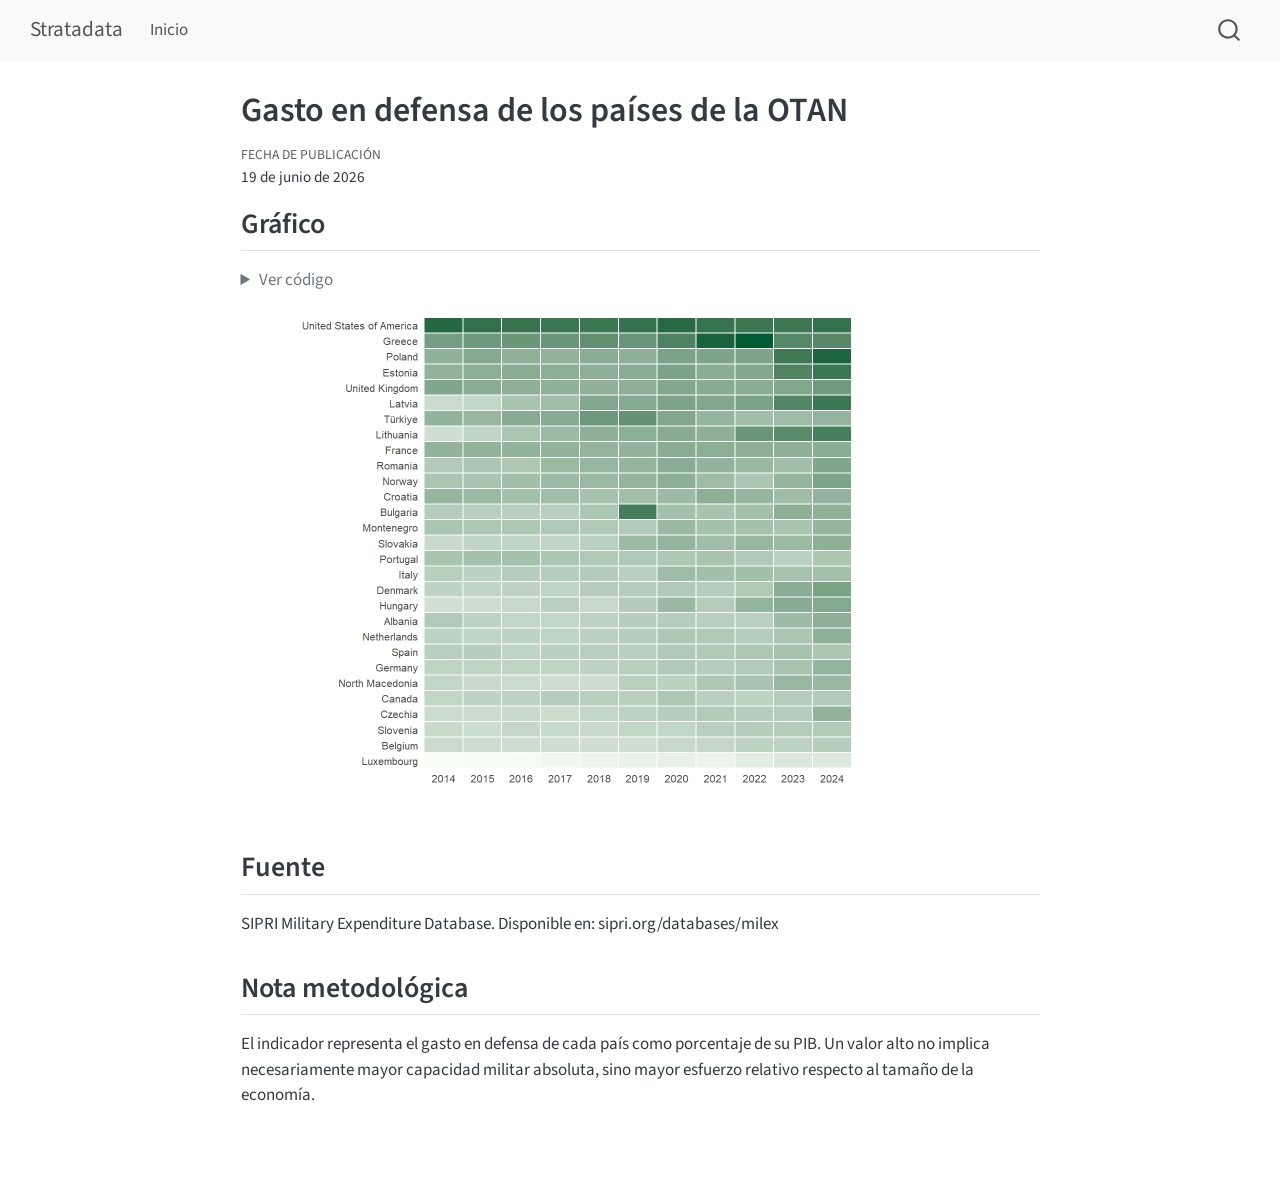
==== docs/entries/01-nato-defense-spending/index.html @ 0614efd1 "primera entrada: heatmap OTAN" ====
<!DOCTYPE html>
<html xmlns="http://www.w3.org/1999/xhtml" lang="es" xml:lang="es"><head>

<meta charset="utf-8">
<meta name="generator" content="quarto-1.9.38">

<meta name="viewport" content="width=device-width, initial-scale=1.0, user-scalable=yes">


<title>Gasto en defensa de los países de la OTAN – Stratadata</title>
<style>
/* Default styles provided by pandoc.
** See https://pandoc.org/MANUAL.html#variables-for-html for config info.
*/
code{white-space: pre-wrap;}
span.smallcaps{font-variant: small-caps;}
div.columns{display: flex; gap: min(4vw, 1.5em);}
div.column{flex: auto; overflow-x: auto;}
div.hanging-indent{margin-left: 1.5em; text-indent: -1.5em;}
ul.task-list{list-style: none;}
ul.task-list li input[type="checkbox"] {
  width: 0.8em;
  margin: 0 0.8em 0.2em -1em; /* quarto-specific, see https://github.com/quarto-dev/quarto-cli/issues/4556 */ 
  vertical-align: middle;
}
/* CSS for syntax highlighting */
html { -webkit-text-size-adjust: 100%; }
pre > code.sourceCode { white-space: pre; position: relative; }
pre > code.sourceCode > span { display: inline-block; line-height: 1.25; }
pre > code.sourceCode > span:empty { height: 1.2em; }
.sourceCode { overflow: visible; }
code.sourceCode > span { color: inherit; text-decoration: inherit; }
div.sourceCode { margin: 1em 0; }
pre.sourceCode { margin: 0; }
@media screen {
div.sourceCode { overflow: auto; }
}
@media print {
pre > code.sourceCode { white-space: pre-wrap; }
pre > code.sourceCode > span { text-indent: -5em; padding-left: 5em; }
}
pre.numberSource code
  { counter-reset: source-line 0; }
pre.numberSource code > span
  { position: relative; left: -4em; counter-increment: source-line; }
pre.numberSource code > span > a:first-child::before
  { content: counter(source-line);
    position: relative; left: -1em; text-align: right; vertical-align: baseline;
    border: none; display: inline-block;
    -webkit-touch-callout: none; -webkit-user-select: none;
    -khtml-user-select: none; -moz-user-select: none;
    -ms-user-select: none; user-select: none;
    padding: 0 4px; width: 4em;
  }
pre.numberSource { margin-left: 3em;  padding-left: 4px; }
div.sourceCode
  {   }
@media screen {
pre > code.sourceCode > span > a:first-child::before { text-decoration: underline; }
}
</style>


<script src="../../site_libs/quarto-nav/quarto-nav.js"></script>
<script src="../../site_libs/quarto-nav/headroom.min.js"></script>
<script src="../../site_libs/clipboard/clipboard.min.js"></script>
<script src="../../site_libs/quarto-search/autocomplete.umd.js"></script>
<script src="../../site_libs/quarto-search/fuse.min.js"></script>
<script src="../../site_libs/quarto-search/quarto-search.js"></script>
<meta name="quarto:offset" content="../../">
<script src="../../site_libs/quarto-html/quarto.js" type="module"></script>
<script src="../../site_libs/quarto-html/tabsets/tabsets.js" type="module"></script>
<script src="../../site_libs/quarto-html/popper.min.js"></script>
<script src="../../site_libs/quarto-html/tippy.umd.min.js"></script>
<script src="../../site_libs/quarto-html/anchor.min.js"></script>
<link href="../../site_libs/quarto-html/tippy.css" rel="stylesheet">
<link href="../../site_libs/quarto-html/quarto-syntax-highlighting-15634bcf2e68342d4ad2dfa704d543f6.css" rel="stylesheet" id="quarto-text-highlighting-styles">
<script src="../../site_libs/bootstrap/bootstrap.min.js"></script>
<link href="../../site_libs/bootstrap/bootstrap-icons.css" rel="stylesheet">
<link href="../../site_libs/bootstrap/bootstrap-a0f9fd0d421825b736dc1bbcbcba2219.min.css" rel="stylesheet" append-hash="true" id="quarto-bootstrap" data-mode="light">
<script id="quarto-search-options" type="application/json">{
  "location": "navbar",
  "copy-button": false,
  "collapse-after": 3,
  "panel-placement": "end",
  "type": "overlay",
  "limit": 50,
  "keyboard-shortcut": [
    "f",
    "/",
    "s"
  ],
  "show-item-context": false,
  "language": {
    "search-no-results-text": "No se han encontrado resultados",
    "search-matching-documents-text": "documentos encontrados",
    "search-copy-link-title": "Copiar el enlace en la búsqueda",
    "search-hide-matches-text": "Ocultar resultados adicionales",
    "search-more-match-text": "resultado adicional en este documento",
    "search-more-matches-text": "resultados adicionales en este documento",
    "search-clear-button-title": "Borrar",
    "search-text-placeholder": "",
    "search-detached-cancel-button-title": "Cancelar",
    "search-submit-button-title": "Enviar",
    "search-label": "Buscar"
  }
}</script>


</head>

<body class="nav-fixed fullcontent quarto-light">

<div id="quarto-search-results"></div>
  <header id="quarto-header" class="headroom fixed-top">
    <nav class="navbar navbar-expand-lg " data-bs-theme="dark">
      <div class="navbar-container container-fluid">
      <div class="navbar-brand-container mx-auto">
    <a class="navbar-brand" href="../../index.html">
    <span class="navbar-title">Stratadata</span>
    </a>
  </div>
            <div id="quarto-search" class="" title="Buscar"></div>
          <button class="navbar-toggler" type="button" data-bs-toggle="collapse" data-bs-target="#navbarCollapse" aria-controls="navbarCollapse" role="menu" aria-expanded="false" aria-label="Navegación de palanca" onclick="if (window.quartoToggleHeadroom) { window.quartoToggleHeadroom(); }">
  <span class="navbar-toggler-icon"></span>
</button>
          <div class="collapse navbar-collapse" id="navbarCollapse">
            <ul class="navbar-nav navbar-nav-scroll me-auto">
  <li class="nav-item">
    <a class="nav-link" href="../../index.html"> 
<span class="menu-text">Inicio</span></a>
  </li>  
</ul>
          </div> <!-- /navcollapse -->
            <div class="quarto-navbar-tools">
</div>
      </div> <!-- /container-fluid -->
    </nav>
</header>
<!-- content -->
<div id="quarto-content" class="quarto-container page-columns page-rows-contents page-layout-article page-navbar">
<!-- sidebar -->
<!-- margin-sidebar -->
    
<!-- main -->
<main class="content" id="quarto-document-content">

<header id="title-block-header" class="quarto-title-block default">
<div class="quarto-title">
<h1 class="title">Gasto en defensa de los países de la OTAN</h1>
</div>



<div class="quarto-title-meta">

    
    <div>
    <div class="quarto-title-meta-heading">Fecha de publicación</div>
    <div class="quarto-title-meta-contents">
      <p class="date">19 de junio de 2026</p>
    </div>
  </div>
  
    
  </div>
  


</header>


<section id="gráfico" class="level2">
<h2 class="anchored" data-anchor-id="gráfico">Gráfico</h2>
<div class="cell">
<details class="code-fold">
<summary>Ver código</summary>
<div class="code-copy-outer-scaffold"><div class="sourceCode cell-code" id="cb1"><pre class="sourceCode r code-with-copy"><code class="sourceCode r"><span id="cb1-1"><a href="#cb1-1" aria-hidden="true" tabindex="-1"></a><span class="fu">library</span>(readxl)</span>
<span id="cb1-2"><a href="#cb1-2" aria-hidden="true" tabindex="-1"></a><span class="fu">library</span>(dplyr)</span>
<span id="cb1-3"><a href="#cb1-3" aria-hidden="true" tabindex="-1"></a><span class="fu">library</span>(tidyr)</span>
<span id="cb1-4"><a href="#cb1-4" aria-hidden="true" tabindex="-1"></a><span class="fu">library</span>(ggplot2)</span>
<span id="cb1-5"><a href="#cb1-5" aria-hidden="true" tabindex="-1"></a></span>
<span id="cb1-6"><a href="#cb1-6" aria-hidden="true" tabindex="-1"></a>raw <span class="ot">&lt;-</span> <span class="fu">read_excel</span>(<span class="st">"data/SIPRI-Milex-data-1949-2025_v1.2.xlsx"</span>, </span>
<span id="cb1-7"><a href="#cb1-7" aria-hidden="true" tabindex="-1"></a>                  <span class="at">sheet =</span> <span class="st">"Share of GDP"</span>,</span>
<span id="cb1-8"><a href="#cb1-8" aria-hidden="true" tabindex="-1"></a>                  <span class="at">skip =</span> <span class="dv">5</span>)</span>
<span id="cb1-9"><a href="#cb1-9" aria-hidden="true" tabindex="-1"></a></span>
<span id="cb1-10"><a href="#cb1-10" aria-hidden="true" tabindex="-1"></a>otan <span class="ot">&lt;-</span> <span class="fu">c</span>(<span class="st">"United States of America"</span>, <span class="st">"United Kingdom"</span>, <span class="st">"France"</span>, <span class="st">"Germany"</span>, <span class="st">"Italy"</span>,</span>
<span id="cb1-11"><a href="#cb1-11" aria-hidden="true" tabindex="-1"></a>          <span class="st">"Spain"</span>, <span class="st">"Poland"</span>, <span class="st">"Netherlands"</span>, <span class="st">"Belgium"</span>, <span class="st">"Portugal"</span>, <span class="st">"Norway"</span>,</span>
<span id="cb1-12"><a href="#cb1-12" aria-hidden="true" tabindex="-1"></a>          <span class="st">"Denmark"</span>, <span class="st">"Greece"</span>, <span class="st">"Türkiye"</span>, <span class="st">"Romania"</span>, <span class="st">"Hungary"</span>, <span class="st">"Czechia"</span>,</span>
<span id="cb1-13"><a href="#cb1-13" aria-hidden="true" tabindex="-1"></a>          <span class="st">"Slovakia"</span>, <span class="st">"Bulgaria"</span>, <span class="st">"Croatia"</span>, <span class="st">"Albania"</span>, <span class="st">"Montenegro"</span>,</span>
<span id="cb1-14"><a href="#cb1-14" aria-hidden="true" tabindex="-1"></a>          <span class="st">"North Macedonia"</span>, <span class="st">"Latvia"</span>, <span class="st">"Lithuania"</span>, <span class="st">"Estonia"</span>, <span class="st">"Luxembourg"</span>,</span>
<span id="cb1-15"><a href="#cb1-15" aria-hidden="true" tabindex="-1"></a>          <span class="st">"Slovenia"</span>, <span class="st">"Canada"</span>)</span>
<span id="cb1-16"><a href="#cb1-16" aria-hidden="true" tabindex="-1"></a></span>
<span id="cb1-17"><a href="#cb1-17" aria-hidden="true" tabindex="-1"></a>nato_long <span class="ot">&lt;-</span> raw <span class="sc">%&gt;%</span></span>
<span id="cb1-18"><a href="#cb1-18" aria-hidden="true" tabindex="-1"></a>  <span class="fu">filter</span>(Country <span class="sc">%in%</span> otan) <span class="sc">%&gt;%</span></span>
<span id="cb1-19"><a href="#cb1-19" aria-hidden="true" tabindex="-1"></a>  <span class="fu">select</span>(Country, <span class="st">`</span><span class="at">2014</span><span class="st">`</span><span class="sc">:</span><span class="st">`</span><span class="at">2024</span><span class="st">`</span>) <span class="sc">%&gt;%</span></span>
<span id="cb1-20"><a href="#cb1-20" aria-hidden="true" tabindex="-1"></a>  <span class="fu">pivot_longer</span>(<span class="at">cols =</span> <span class="st">`</span><span class="at">2014</span><span class="st">`</span><span class="sc">:</span><span class="st">`</span><span class="at">2024</span><span class="st">`</span>, <span class="at">names_to =</span> <span class="st">"year"</span>, <span class="at">values_to =</span> <span class="st">"gdp_share"</span>) <span class="sc">%&gt;%</span></span>
<span id="cb1-21"><a href="#cb1-21" aria-hidden="true" tabindex="-1"></a>  <span class="fu">mutate</span>(<span class="at">gdp_share =</span> <span class="fu">as.numeric</span>(gdp_share) <span class="sc">*</span> <span class="dv">100</span>, <span class="at">year =</span> <span class="fu">as.integer</span>(year))</span>
<span id="cb1-22"><a href="#cb1-22" aria-hidden="true" tabindex="-1"></a></span>
<span id="cb1-23"><a href="#cb1-23" aria-hidden="true" tabindex="-1"></a><span class="fu">ggplot</span>(nato_long, <span class="fu">aes</span>(<span class="at">x =</span> year, <span class="at">y =</span> <span class="fu">reorder</span>(Country, gdp_share), <span class="at">fill =</span> gdp_share)) <span class="sc">+</span></span>
<span id="cb1-24"><a href="#cb1-24" aria-hidden="true" tabindex="-1"></a>  <span class="fu">geom_tile</span>(<span class="at">color =</span> <span class="st">"white"</span>, <span class="at">linewidth =</span> <span class="fl">0.4</span>) <span class="sc">+</span></span>
<span id="cb1-25"><a href="#cb1-25" aria-hidden="true" tabindex="-1"></a>  <span class="fu">scale_fill_gradient</span>(<span class="at">low =</span> <span class="st">"#f7fcf5"</span>, <span class="at">high =</span> <span class="st">"#005a32"</span>, <span class="at">na.value =</span> <span class="st">"grey90"</span>, <span class="at">name =</span> <span class="st">"% PIB"</span>) <span class="sc">+</span></span>
<span id="cb1-26"><a href="#cb1-26" aria-hidden="true" tabindex="-1"></a>  <span class="fu">scale_x_continuous</span>(<span class="at">breaks =</span> <span class="dv">2014</span><span class="sc">:</span><span class="dv">2024</span>, <span class="at">expand =</span> <span class="fu">c</span>(<span class="dv">0</span>, <span class="dv">0</span>)) <span class="sc">+</span></span>
<span id="cb1-27"><a href="#cb1-27" aria-hidden="true" tabindex="-1"></a>  <span class="fu">scale_y_discrete</span>(<span class="at">expand =</span> <span class="fu">c</span>(<span class="dv">0</span>, <span class="dv">0</span>)) <span class="sc">+</span></span>
<span id="cb1-28"><a href="#cb1-28" aria-hidden="true" tabindex="-1"></a>  <span class="fu">coord_fixed</span>(<span class="at">ratio =</span> <span class="fl">0.4</span>) <span class="sc">+</span></span>
<span id="cb1-29"><a href="#cb1-29" aria-hidden="true" tabindex="-1"></a>  <span class="fu">labs</span>(<span class="at">x =</span> <span class="cn">NULL</span>, <span class="at">y =</span> <span class="cn">NULL</span>) <span class="sc">+</span></span>
<span id="cb1-30"><a href="#cb1-30" aria-hidden="true" tabindex="-1"></a>  <span class="fu">theme_minimal</span>(<span class="at">base_size =</span> <span class="dv">10</span>) <span class="sc">+</span></span>
<span id="cb1-31"><a href="#cb1-31" aria-hidden="true" tabindex="-1"></a>  <span class="fu">theme</span>(<span class="at">panel.grid =</span> <span class="fu">element_blank</span>(),</span>
<span id="cb1-32"><a href="#cb1-32" aria-hidden="true" tabindex="-1"></a>        <span class="at">axis.text.x =</span> <span class="fu">element_text</span>(<span class="at">size =</span> <span class="dv">8</span>),</span>
<span id="cb1-33"><a href="#cb1-33" aria-hidden="true" tabindex="-1"></a>        <span class="at">axis.text.y =</span> <span class="fu">element_text</span>(<span class="at">size =</span> <span class="dv">8</span>),</span>
<span id="cb1-34"><a href="#cb1-34" aria-hidden="true" tabindex="-1"></a>        <span class="at">legend.position =</span> <span class="st">"none"</span>)</span></code></pre></div><button title="Copiar al portapapeles" class="code-copy-button"><i class="bi"></i></button></div>
</details>
<div class="cell-output-display">
<div>
<figure class="figure">
<p><img src="index_files/figure-html/unnamed-chunk-1-1.png" class="img-fluid figure-img" width="672"></p>
</figure>
</div>
</div>
</div>
</section>
<section id="fuente" class="level2">
<h2 class="anchored" data-anchor-id="fuente">Fuente</h2>
<p>SIPRI Military Expenditure Database. Disponible en: sipri.org/databases/milex</p>
</section>
<section id="nota-metodológica" class="level2">
<h2 class="anchored" data-anchor-id="nota-metodológica">Nota metodológica</h2>
<p>El indicador representa el gasto en defensa de cada país como porcentaje de su PIB. Un valor alto no implica necesariamente mayor capacidad militar absoluta, sino mayor esfuerzo relativo respecto al tamaño de la economía.</p>


</section>

</main> <!-- /main -->
<script id="quarto-html-after-body" type="application/javascript">
  window.document.addEventListener("DOMContentLoaded", function (event) {
    const icon = "";
    const anchorJS = new window.AnchorJS();
    anchorJS.options = {
      placement: 'right',
      icon: icon
    };
    anchorJS.add('.anchored');
    const isCodeAnnotation = (el) => {
      for (const clz of el.classList) {
        if (clz.startsWith('code-annotation-')) {                     
          return true;
        }
      }
      return false;
    }
    const onCopySuccess = function(e) {
      // button target
      const button = e.trigger;
      // don't keep focus
      button.blur();
      // flash "checked"
      button.classList.add('code-copy-button-checked');
      var currentTitle = button.getAttribute("title");
      button.setAttribute("title", "Copiado");
      let tooltip;
      if (window.bootstrap) {
        button.setAttribute("data-bs-toggle", "tooltip");
        button.setAttribute("data-bs-placement", "left");
        button.setAttribute("data-bs-title", "Copiado");
        tooltip = new bootstrap.Tooltip(button, 
          { trigger: "manual", 
            customClass: "code-copy-button-tooltip",
            offset: [0, -8]});
        tooltip.show();    
      }
      setTimeout(function() {
        if (tooltip) {
          tooltip.hide();
          button.removeAttribute("data-bs-title");
          button.removeAttribute("data-bs-toggle");
          button.removeAttribute("data-bs-placement");
        }
        button.setAttribute("title", currentTitle);
        button.classList.remove('code-copy-button-checked');
      }, 1000);
      // clear code selection
      e.clearSelection();
    }
    const getTextToCopy = function(trigger) {
      const outerScaffold = trigger.parentElement.cloneNode(true);
      const codeEl = outerScaffold.querySelector('code');
      for (const childEl of codeEl.children) {
        if (isCodeAnnotation(childEl)) {
          childEl.remove();
        }
      }
      return codeEl.innerText;
    }
    const clipboard = new window.ClipboardJS('.code-copy-button:not([data-in-quarto-modal])', {
      text: getTextToCopy
    });
    clipboard.on('success', onCopySuccess);
    if (window.document.getElementById('quarto-embedded-source-code-modal')) {
      const clipboardModal = new window.ClipboardJS('.code-copy-button[data-in-quarto-modal]', {
        text: getTextToCopy,
        container: window.document.getElementById('quarto-embedded-source-code-modal')
      });
      clipboardModal.on('success', onCopySuccess);
    }
      var localhostRegex = new RegExp(/^(?:http|https):\/\/localhost\:?[0-9]*\//);
      var mailtoRegex = new RegExp(/^mailto:/);
        var filterRegex = new RegExp('/' + window.location.host + '/');
      var isInternal = (href) => {
          return filterRegex.test(href) || localhostRegex.test(href) || mailtoRegex.test(href);
      }
      // Inspect non-navigation links and adorn them if external
     var links = window.document.querySelectorAll('a[href]:not(.nav-link):not(.navbar-brand):not(.toc-action):not(.sidebar-link):not(.sidebar-item-toggle):not(.pagination-link):not(.no-external):not([aria-hidden]):not(.dropdown-item):not(.quarto-navigation-tool):not(.about-link)');
      for (var i=0; i<links.length; i++) {
        const link = links[i];
        if (!isInternal(link.href)) {
          // undo the damage that might have been done by quarto-nav.js in the case of
          // links that we want to consider external
          if (link.dataset.originalHref !== undefined) {
            link.href = link.dataset.originalHref;
          }
        }
      }
    function tippyHover(el, contentFn, onTriggerFn, onUntriggerFn) {
      const config = {
        allowHTML: true,
        maxWidth: 500,
        delay: 100,
        arrow: false,
        appendTo: function(el) {
            return el.parentElement;
        },
        interactive: true,
        interactiveBorder: 10,
        theme: 'quarto',
        placement: 'bottom-start',
      };
      if (contentFn) {
        config.content = contentFn;
      }
      if (onTriggerFn) {
        config.onTrigger = onTriggerFn;
      }
      if (onUntriggerFn) {
        config.onUntrigger = onUntriggerFn;
      }
      window.tippy(el, config); 
    }
    const noterefs = window.document.querySelectorAll('a[role="doc-noteref"]');
    for (var i=0; i<noterefs.length; i++) {
      const ref = noterefs[i];
      tippyHover(ref, function() {
        // use id or data attribute instead here
        let href = ref.getAttribute('data-footnote-href') || ref.getAttribute('href');
        try { href = new URL(href).hash; } catch {}
        const id = href.replace(/^#\/?/, "");
        const note = window.document.getElementById(id);
        if (note) {
          return note.innerHTML;
        } else {
          return "";
        }
      });
    }
    const xrefs = window.document.querySelectorAll('a.quarto-xref');
    const processXRef = (id, note) => {
      // Strip column container classes
      const stripColumnClz = (el) => {
        el.classList.remove("page-full", "page-columns");
        if (el.children) {
          for (const child of el.children) {
            stripColumnClz(child);
          }
        }
      }
      stripColumnClz(note)
      if (id === null || id.startsWith('sec-')) {
        // Special case sections, only their first couple elements
        const container = document.createElement("div");
        if (note.children && note.children.length > 2) {
          container.appendChild(note.children[0].cloneNode(true));
          for (let i = 1; i < note.children.length; i++) {
            const child = note.children[i];
            if (child.tagName === "P" && child.innerText === "") {
              continue;
            } else {
              container.appendChild(child.cloneNode(true));
              break;
            }
          }
          if (window.Quarto?.typesetMath) {
            window.Quarto.typesetMath(container);
          }
          return container.innerHTML
        } else {
          if (window.Quarto?.typesetMath) {
            window.Quarto.typesetMath(note);
          }
          return note.innerHTML;
        }
      } else {
        // Remove any anchor links if they are present
        const anchorLink = note.querySelector('a.anchorjs-link');
        if (anchorLink) {
          anchorLink.remove();
        }
        if (window.Quarto?.typesetMath) {
          window.Quarto.typesetMath(note);
        }
        if (note.classList.contains("callout")) {
          return note.outerHTML;
        } else {
          return note.innerHTML;
        }
      }
    }
    for (var i=0; i<xrefs.length; i++) {
      const xref = xrefs[i];
      tippyHover(xref, undefined, function(instance) {
        instance.disable();
        let url = xref.getAttribute('href');
        let hash = undefined; 
        if (url.startsWith('#')) {
          hash = url;
        } else {
          try { hash = new URL(url).hash; } catch {}
        }
        if (hash) {
          const id = hash.replace(/^#\/?/, "");
          const note = window.document.getElementById(id);
          if (note !== null) {
            try {
              const html = processXRef(id, note.cloneNode(true));
              instance.setContent(html);
            } finally {
              instance.enable();
              instance.show();
            }
          } else {
            // See if we can fetch this
            fetch(url.split('#')[0])
            .then(res => res.text())
            .then(html => {
              const parser = new DOMParser();
              const htmlDoc = parser.parseFromString(html, "text/html");
              const note = htmlDoc.getElementById(id);
              if (note !== null) {
                const html = processXRef(id, note);
                instance.setContent(html);
              } 
            }).finally(() => {
              instance.enable();
              instance.show();
            });
          }
        } else {
          // See if we can fetch a full url (with no hash to target)
          // This is a special case and we should probably do some content thinning / targeting
          fetch(url)
          .then(res => res.text())
          .then(html => {
            const parser = new DOMParser();
            const htmlDoc = parser.parseFromString(html, "text/html");
            const note = htmlDoc.querySelector('main.content');
            if (note !== null) {
              // This should only happen for chapter cross references
              // (since there is no id in the URL)
              // remove the first header
              if (note.children.length > 0 && note.children[0].tagName === "HEADER") {
                note.children[0].remove();
              }
              const html = processXRef(null, note);
              instance.setContent(html);
            } 
          }).finally(() => {
            instance.enable();
            instance.show();
          });
        }
      }, function(instance) {
      });
    }
        let selectedAnnoteEl;
        const selectorForAnnotation = ( cell, annotation) => {
          let cellAttr = 'data-code-cell="' + cell + '"';
          let lineAttr = 'data-code-annotation="' +  annotation + '"';
          const selector = 'span[' + cellAttr + '][' + lineAttr + ']';
          return selector;
        }
        const selectCodeLines = (annoteEl) => {
          const doc = window.document;
          const targetCell = annoteEl.getAttribute("data-target-cell");
          const targetAnnotation = annoteEl.getAttribute("data-target-annotation");
          const annoteSpan = window.document.querySelector(selectorForAnnotation(targetCell, targetAnnotation));
          const lines = annoteSpan.getAttribute("data-code-lines").split(",");
          const lineIds = lines.map((line) => {
            return targetCell + "-" + line;
          })
          let top = null;
          let height = null;
          let parent = null;
          if (lineIds.length > 0) {
              //compute the position of the single el (top and bottom and make a div)
              const el = window.document.getElementById(lineIds[0]);
              top = el.offsetTop;
              height = el.offsetHeight;
              parent = el.parentElement.parentElement;
            if (lineIds.length > 1) {
              const lastEl = window.document.getElementById(lineIds[lineIds.length - 1]);
              const bottom = lastEl.offsetTop + lastEl.offsetHeight;
              height = bottom - top;
            }
            if (top !== null && height !== null && parent !== null) {
              // cook up a div (if necessary) and position it 
              let div = window.document.getElementById("code-annotation-line-highlight");
              if (div === null) {
                div = window.document.createElement("div");
                div.setAttribute("id", "code-annotation-line-highlight");
                div.style.position = 'absolute';
                parent.appendChild(div);
              }
              div.style.top = top - 2 + "px";
              div.style.height = height + 4 + "px";
              div.style.left = 0;
              let gutterDiv = window.document.getElementById("code-annotation-line-highlight-gutter");
              if (gutterDiv === null) {
                gutterDiv = window.document.createElement("div");
                gutterDiv.setAttribute("id", "code-annotation-line-highlight-gutter");
                gutterDiv.style.position = 'absolute';
                const codeCell = window.document.getElementById(targetCell);
                const gutter = codeCell.querySelector('.code-annotation-gutter');
                gutter.appendChild(gutterDiv);
              }
              gutterDiv.style.top = top - 2 + "px";
              gutterDiv.style.height = height + 4 + "px";
            }
            selectedAnnoteEl = annoteEl;
          }
        };
        const unselectCodeLines = () => {
          const elementsIds = ["code-annotation-line-highlight", "code-annotation-line-highlight-gutter"];
          elementsIds.forEach((elId) => {
            const div = window.document.getElementById(elId);
            if (div) {
              div.remove();
            }
          });
          selectedAnnoteEl = undefined;
        };
          // Handle positioning of the toggle
      window.addEventListener(
        "resize",
        throttle(() => {
          elRect = undefined;
          if (selectedAnnoteEl) {
            selectCodeLines(selectedAnnoteEl);
          }
        }, 10)
      );
      function throttle(fn, ms) {
      let throttle = false;
      let timer;
        return (...args) => {
          if(!throttle) { // first call gets through
              fn.apply(this, args);
              throttle = true;
          } else { // all the others get throttled
              if(timer) clearTimeout(timer); // cancel #2
              timer = setTimeout(() => {
                fn.apply(this, args);
                timer = throttle = false;
              }, ms);
          }
        };
      }
        // Attach click handler to the DT
        const annoteDls = window.document.querySelectorAll('dt[data-target-cell]');
        for (const annoteDlNode of annoteDls) {
          annoteDlNode.addEventListener('click', (event) => {
            const clickedEl = event.target;
            if (clickedEl !== selectedAnnoteEl) {
              unselectCodeLines();
              const activeEl = window.document.querySelector('dt[data-target-cell].code-annotation-active');
              if (activeEl) {
                activeEl.classList.remove('code-annotation-active');
              }
              selectCodeLines(clickedEl);
              clickedEl.classList.add('code-annotation-active');
            } else {
              // Unselect the line
              unselectCodeLines();
              clickedEl.classList.remove('code-annotation-active');
            }
          });
        }
    const findCites = (el) => {
      const parentEl = el.parentElement;
      if (parentEl) {
        const cites = parentEl.dataset.cites;
        if (cites) {
          return {
            el,
            cites: cites.split(' ')
          };
        } else {
          return findCites(el.parentElement)
        }
      } else {
        return undefined;
      }
    };
    var bibliorefs = window.document.querySelectorAll('a[role="doc-biblioref"]');
    for (var i=0; i<bibliorefs.length; i++) {
      const ref = bibliorefs[i];
      const citeInfo = findCites(ref);
      if (citeInfo) {
        tippyHover(citeInfo.el, function() {
          var popup = window.document.createElement('div');
          citeInfo.cites.forEach(function(cite) {
            var citeDiv = window.document.createElement('div');
            citeDiv.classList.add('hanging-indent');
            citeDiv.classList.add('csl-entry');
            var biblioDiv = window.document.getElementById('ref-' + cite);
            if (biblioDiv) {
              citeDiv.innerHTML = biblioDiv.innerHTML;
            }
            popup.appendChild(citeDiv);
          });
          return popup.innerHTML;
        });
      }
    }
  });
  </script>
</div> <!-- /content -->




</body></html>
---- docs/site_libs/quarto-html/tippy.css ----
.tippy-box[data-animation=fade][data-state=hidden]{opacity:0}[data-tippy-root]{max-width:calc(100vw - 10px)}.tippy-box{position:relative;background-color:#333;color:#fff;border-radius:4px;font-size:14px;line-height:1.4;white-space:normal;outline:0;transition-property:transform,visibility,opacity}.tippy-box[data-placement^=top]>.tippy-arrow{bottom:0}.tippy-box[data-placement^=top]>.tippy-arrow:before{bottom:-7px;left:0;border-width:8px 8px 0;border-top-color:initial;transform-origin:center top}.tippy-box[data-placement^=bottom]>.tippy-arrow{top:0}.tippy-box[data-placement^=bottom]>.tippy-arrow:before{top:-7px;left:0;border-width:0 8px 8px;border-bottom-color:initial;transform-origin:center bottom}.tippy-box[data-placement^=left]>.tippy-arrow{right:0}.tippy-box[data-placement^=left]>.tippy-arrow:before{border-width:8px 0 8px 8px;border-left-color:initial;right:-7px;transform-origin:center left}.tippy-box[data-placement^=right]>.tippy-arrow{left:0}.tippy-box[data-placement^=right]>.tippy-arrow:before{left:-7px;border-width:8px 8px 8px 0;border-right-color:initial;transform-origin:center right}.tippy-box[data-inertia][data-state=visible]{transition-timing-function:cubic-bezier(.54,1.5,.38,1.11)}.tippy-arrow{width:16px;height:16px;color:#333}.tippy-arrow:before{content:"";position:absolute;border-color:transparent;border-style:solid}.tippy-content{position:relative;padding:5px 9px;z-index:1}
---- docs/site_libs/quarto-html/quarto-syntax-highlighting-15634bcf2e68342d4ad2dfa704d543f6.css ----
/* quarto syntax highlight colors */
:root {
  --quarto-hl-ot-color: #003B4F;
  --quarto-hl-at-color: #657422;
  --quarto-hl-ss-color: #20794D;
  --quarto-hl-an-color: #5E5E5E;
  --quarto-hl-fu-color: #4758AB;
  --quarto-hl-st-color: #20794D;
  --quarto-hl-cf-color: #003B4F;
  --quarto-hl-op-color: #5E5E5E;
  --quarto-hl-er-color: #AD0000;
  --quarto-hl-bn-color: #AD0000;
  --quarto-hl-al-color: #AD0000;
  --quarto-hl-va-color: #111111;
  --quarto-hl-bu-color: inherit;
  --quarto-hl-ex-color: inherit;
  --quarto-hl-pp-color: #AD0000;
  --quarto-hl-in-color: #5E5E5E;
  --quarto-hl-vs-color: #20794D;
  --quarto-hl-wa-color: #5E5E5E;
  --quarto-hl-do-color: #5E5E5E;
  --quarto-hl-im-color: #00769E;
  --quarto-hl-ch-color: #20794D;
  --quarto-hl-dt-color: #AD0000;
  --quarto-hl-fl-color: #AD0000;
  --quarto-hl-co-color: #5E5E5E;
  --quarto-hl-cv-color: #5E5E5E;
  --quarto-hl-cn-color: #8f5902;
  --quarto-hl-sc-color: #5E5E5E;
  --quarto-hl-dv-color: #AD0000;
  --quarto-hl-kw-color: #003B4F;
}

/* other quarto variables */
:root {
  --quarto-font-monospace: SFMono-Regular, Menlo, Monaco, Consolas, "Liberation Mono", "Courier New", monospace;
}

/* syntax highlight based on Pandoc's rules */
pre > code.sourceCode > span {
  color: #003B4F;
}

code.sourceCode > span {
  color: #003B4F;
}

div.sourceCode,
div.sourceCode pre.sourceCode {
  color: #003B4F;
}

/* Normal */
code span {
  color: #003B4F;
}

/* Alert */
code span.al {
  color: #AD0000;
  font-style: inherit;
}

/* Annotation */
code span.an {
  color: #5E5E5E;
  font-style: inherit;
}

/* Attribute */
code span.at {
  color: #657422;
  font-style: inherit;
}

/* BaseN */
code span.bn {
  color: #AD0000;
  font-style: inherit;
}

/* BuiltIn */
code span.bu {
  font-style: inherit;
}

/* ControlFlow */
code span.cf {
  color: #003B4F;
  font-weight: bold;
  font-style: inherit;
}

/* Char */
code span.ch {
  color: #20794D;
  font-style: inherit;
}

/* Constant */
code span.cn {
  color: #8f5902;
  font-style: inherit;
}

/* Comment */
code span.co {
  color: #5E5E5E;
  font-style: inherit;
}

/* CommentVar */
code span.cv {
  color: #5E5E5E;
  font-style: italic;
}

/* Documentation */
code span.do {
  color: #5E5E5E;
  font-style: italic;
}

/* DataType */
code span.dt {
  color: #AD0000;
  font-style: inherit;
}

/* DecVal */
code span.dv {
  color: #AD0000;
  font-style: inherit;
}

/* Error */
code span.er {
  color: #AD0000;
  font-style: inherit;
}

/* Extension */
code span.ex {
  font-style: inherit;
}

/* Float */
code span.fl {
  color: #AD0000;
  font-style: inherit;
}

/* Function */
code span.fu {
  color: #4758AB;
  font-style: inherit;
}

/* Import */
code span.im {
  color: #00769E;
  font-style: inherit;
}

/* Information */
code span.in {
  color: #5E5E5E;
  font-style: inherit;
}

/* Keyword */
code span.kw {
  color: #003B4F;
  font-weight: bold;
  font-style: inherit;
}

/* Operator */
code span.op {
  color: #5E5E5E;
  font-style: inherit;
}

/* Other */
code span.ot {
  color: #003B4F;
  font-style: inherit;
}

/* Preprocessor */
code span.pp {
  color: #AD0000;
  font-style: inherit;
}

/* SpecialChar */
code span.sc {
  color: #5E5E5E;
  font-style: inherit;
}

/* SpecialString */
code span.ss {
  color: #20794D;
  font-style: inherit;
}

/* String */
code span.st {
  color: #20794D;
  font-style: inherit;
}

/* Variable */
code span.va {
  color: #111111;
  font-style: inherit;
}

/* VerbatimString */
code span.vs {
  color: #20794D;
  font-style: inherit;
}

/* Warning */
code span.wa {
  color: #5E5E5E;
  font-style: italic;
}

.prevent-inlining {
  content: "</";
}

/*# sourceMappingURL=f23921c56f73e400b49028c9186a1aa0.css.map */
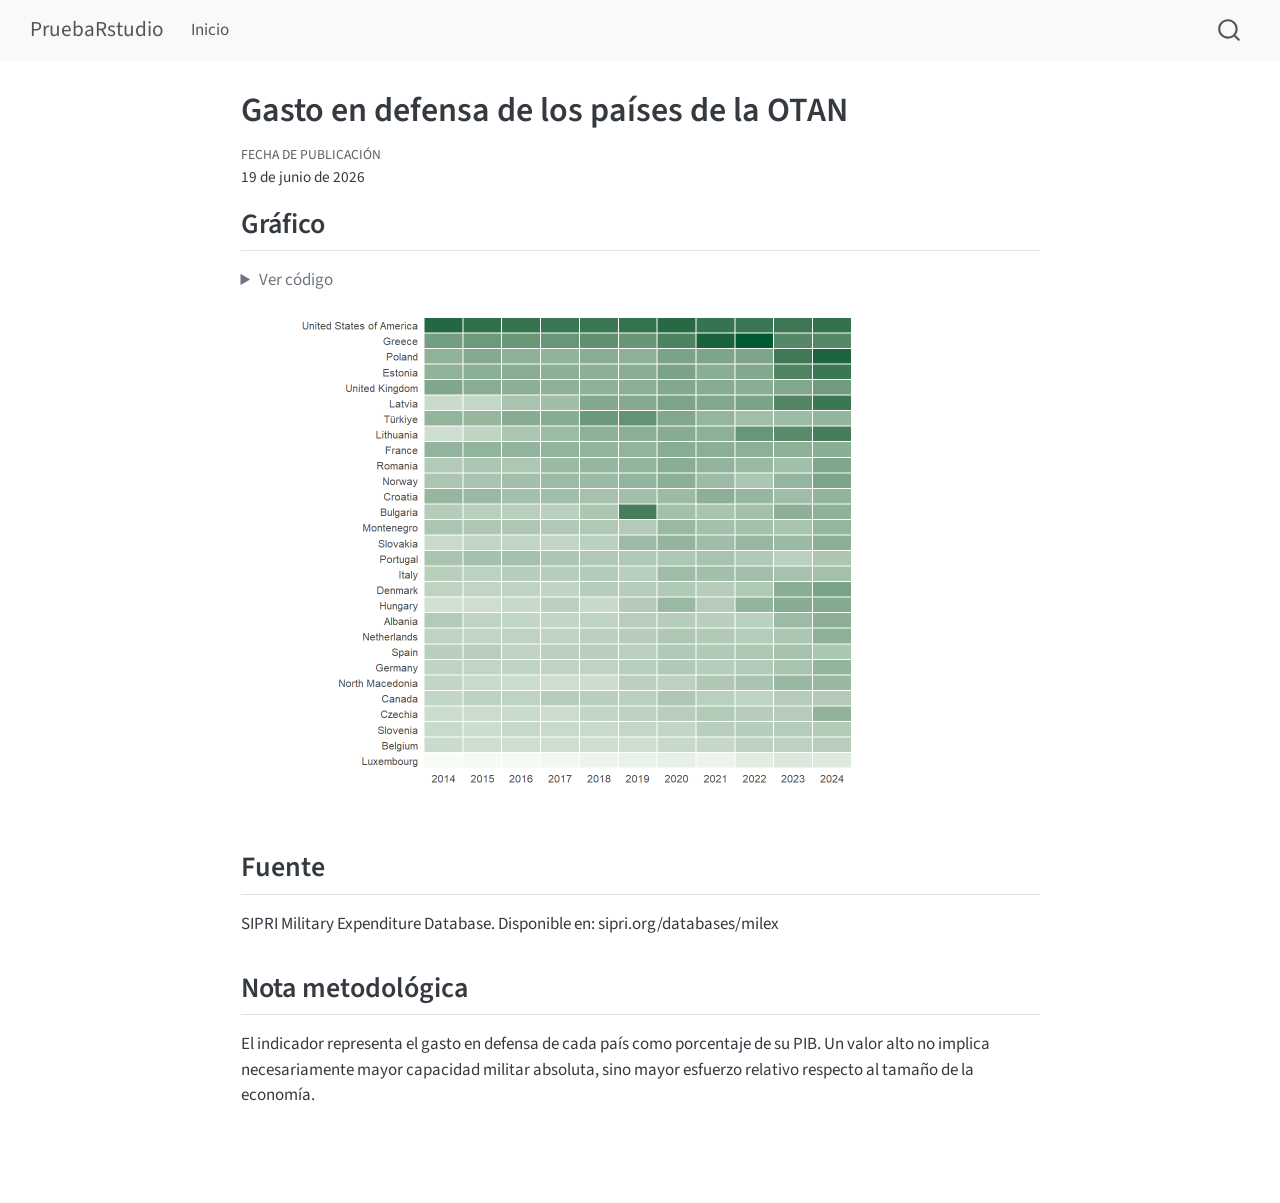
==== commit 91dba486: "A" ====
--- a/docs/entries/01-nato-defense-spending/index.html
+++ b/docs/entries/01-nato-defense-spending/index.html
@@ -7,7 +7,7 @@
 <meta name="viewport" content="width=device-width, initial-scale=1.0, user-scalable=yes">
 
 
-<title>Gasto en defensa de los países de la OTAN – Stratadata</title>
+<title>Gasto en defensa de los países de la OTAN – PruebaRstudio</title>
 <style>
 /* Default styles provided by pandoc.
 ** See https://pandoc.org/MANUAL.html#variables-for-html for config info.
@@ -117,7 +117,7 @@
       <div class="navbar-container container-fluid">
       <div class="navbar-brand-container mx-auto">
     <a class="navbar-brand" href="../../index.html">
-    <span class="navbar-title">Stratadata</span>
+    <span class="navbar-title">PruebaRstudio</span>
     </a>
   </div>
             <div id="quarto-search" class="" title="Buscar"></div>
